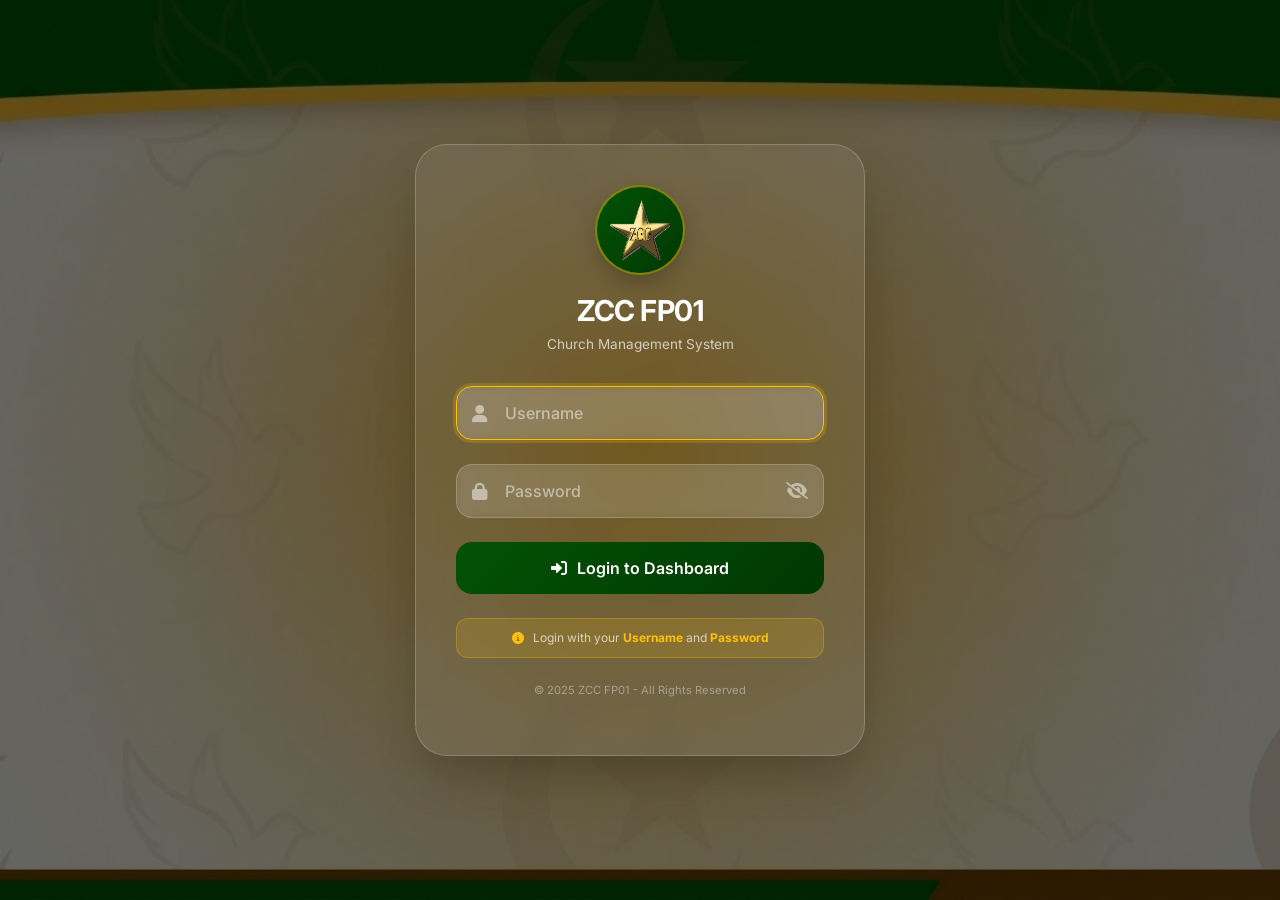
==== home.html @ 86cee204 "Add files via upload" ====
<!DOCTYPE html>
<html lang="en">
<head>
    <meta charset="UTF-8">
    <meta name="viewport" content="width=device-width, initial-scale=1.0, user-scalable=yes">
    <title>Luhlokohla ZCC | Home - Welcome to MyKganya Portal</title>
    
    <!-- Bootstrap 5 CSS -->
    <link href="https://cdn.jsdelivr.net/npm/bootstrap@5.3.0-alpha1/dist/css/bootstrap.min.css" rel="stylesheet">
    <!-- Font Awesome Icons -->
    <link rel="stylesheet" href="https://cdnjs.cloudflare.com/ajax/libs/font-awesome/6.0.0-beta3/css/all.min.css">
    <!-- AOS Animation Library -->
    <link href="https://unpkg.com/aos@2.3.1/dist/aos.css" rel="stylesheet">
    <!-- Custom CSS -->
    <link rel="stylesheet" href="css/home-page.css">
</head>
<body>
<script>
    // ========== AUTHENTICATION CHECK ==========
    // Check if user is logged in before showing page content
    
    function checkAuthAndRedirect() {
        const isLoggedIn = localStorage.getItem('zcc_auth');
        
        if (isLoggedIn !== 'true') {
            // Redirect to login page
            window.location.href = 'index.html';
            return false;
        }
        
        // Optional: Check session expiry (8 hours)
        const loginTime = localStorage.getItem('zcc_login_time');
        if (loginTime) {
            const loginDate = new Date(loginTime);
            const now = new Date();
            const hoursDiff = (now - loginDate) / (1000 * 60 * 60);
            
            if (hoursDiff > 8) {
                // Session expired
                localStorage.removeItem('zcc_auth');
                localStorage.removeItem('zcc_user');
                localStorage.removeItem('zcc_login_time');
                window.location.href = 'index.html';
                return false;
            }
        }
        
        return true;
    }
    
    // Run auth check immediately
    if (!checkAuthAndRedirect()) {
        // Stop further script execution
        throw new Error('Authentication required');
    }
</script>
    <!-- Navigation Bar -->
    <nav class="navbar navbar-expand-lg fixed-top">
        <div class="container">
            <a class="navbar-brand" href="home.html">
                <div class="logo-wrapper">
                    <i class="fas fa-church"></i>
                    <span class="brand-text">Luhlokohla ZCC</span>
                </div>
            </a>
            <button class="navbar-toggler" type="button" data-bs-toggle="collapse" data-bs-target="#navbarMain">
                <span class="navbar-toggler-icon"></span>
            </button>
            <div class="collapse navbar-collapse" id="navbarMain">
                <ul class="navbar-nav ms-auto mb-2 mb-lg-0">
                    <li class="nav-item"><a class="nav-link active" href="home.html"><i class="fas fa-home"></i> Home</a></li>
                    <li class="nav-item"><a class="nav-link" href="pages/register.html"><i class="fas fa-user-plus"></i> Register</a></li>
                    <li class="nav-item"><a class="nav-link" href="pages/visit.html"><i class="fas fa-calendar-check"></i> Visits</a></li>
                    <li class="nav-item"><a class="nav-link" href="pages/update.html"><i class="fas fa-edit"></i> Outcomes</a></li>
                    <li class="nav-item"><a class="nav-link" href="pages/dashboard.html"><i class="fas fa-chart-line"></i> Dashboards</a></li>
                    <li class="nav-item"><a class="nav-link" href="pages/events.html"><i class="fas fa-calendar-alt"></i> Events</a></li>  
                    <li class="nav-item"><a class="nav-link" href="index.html" id="logoutBtn"><i class="fas fa-sign-out-alt"></i> Logout</a></li>               
                </ul>
            </div>
        </div>
    </nav>

    <!-- Hero Section with Background Image -->
    <div class="hero-section" id="homeHero">
        <div class="hero-overlay"></div>
        <div class="container hero-content">
            <div class="hero-text" data-aos="fade-up">
                <h1 class="animate-title">
                    <i class="fas fa-church"></i> Welcome to Luhlokohla ZCC
                </h1>
                <p class="animate-subtitle">A place of worship, fellowship, and spiritual growth. Join us in our mission to spread God's love.</p>
                <div class="hero-buttons">
                    <a href="pages/visit.html" class="btn-hero-primary">
                        <i class="fas fa-calendar-check"></i> Check-In Members Today
                    </a>
                    <a href="pages/register.html" class="btn-hero-secondary">
                        <i class="fas fa-user-plus"></i> Register a New Member
                    </a>
                </div>
            </div>
        </div>
    </div>

    <!-- Statistics Section -->
    <div class="container">
        <div class="stats-section" data-aos="fade-up">
            <div class="stat-card-flashing" id="statTotal">
                <div class="stat-icon">
                    <i class="fas fa-users"></i>
                </div>
                <div class="stat-details">
                    <h3 class="stat-number" id="totalMembers">0</h3>
                    <p class="stat-label">Total Members</p>
                </div>
            </div>
            <div class="stat-card-flashing" id="statActive">
                <div class="stat-icon">
                    <i class="fas fa-user-check"></i>
                </div>
                <div class="stat-details">
                    <h3 class="stat-number" id="activeMembers">0</h3>
                    <p class="stat-label">Active Members</p>
                </div>
            </div>
            <div class="stat-card-flashing" id="statVisits">
                <div class="stat-icon">
                    <i class="fas fa-calendar-week"></i>
                </div>
                <div class="stat-details">
                    <h3 class="stat-number" id="todayVisits">0</h3>
                    <p class="stat-label">Today's Visits</p>
                </div>
            </div>
            <div class="stat-card-flashing" id="statKganya">
                <div class="stat-icon">
                    <i class="fas fa-donate"></i>
                </div>
                <div class="stat-details">
                    <h3 class="stat-number" id="kganyaMembers">0</h3>
                    <p class="stat-label">Kganya Members</p>
                </div>
            </div>
        </div>
    </div>

    <!-- Feature Cards Section -->
    <div class="container">
        <div class="section-header" data-aos="fade-up">
            <h2><i class="fas fa-star-of-life"></i> Church Services & Features</h2>
            <p>Explore the various ministries and services offered at Kganya Church</p>
        </div>
        
        <div class="features-grid">
            <div class="feature-card flashing-card" data-aos="fade-up" data-aos-delay="100">
                <div class="card-icon">
                    <i class="fas fa-praying-hands"></i>
                </div>
                <h3>Sunday Service</h3>
                <p>Join us every Sunday at 9:00 AM for worship, prayer, and the Word of God.</p>
                <div class="card-time">
                    <i class="fas fa-clock"></i> Sundays 9:00 AM
                </div>
            </div>

            <div class="feature-card flashing-card" data-aos="fade-up" data-aos-delay="200">
                <div class="card-icon">
                    <i class="fas fa-chalkboard-user"></i>
                </div>
                <h3>Bible Study</h3>
                <p>Deepen your understanding of Scripture every Wednesday at 6:30 PM.</p>
                <div class="card-time">
                    <i class="fas fa-clock"></i> Wednesdays 6:30 PM
                </div>
            </div>

            <div class="feature-card flashing-card" data-aos="fade-up" data-aos-delay="300">
                <div class="card-icon">
                    <i class="fas fa-music"></i>
                </div>
                <h3>Choir Practice</h3>
                <p>Join our heavenly choir for practice every Friday at 5:00 PM.</p>
                <div class="card-time">
                    <i class="fas fa-clock"></i> Fridays 5:00 PM
                </div>
            </div>

            <div class="feature-card flashing-card" data-aos="fade-up" data-aos-delay="400">
                <div class="card-icon">
                    <i class="fas fa-hand-holding-heart"></i>
                </div>
                <h3>Youth Ministry</h3>
                <p>Empowering the next generation through fellowship and mentorship.</p>
                <div class="card-time">
                    <i class="fas fa-clock"></i> Saturdays 2:00 PM
                </div>
            </div>

            <div class="feature-card flashing-card" data-aos="fade-up" data-aos-delay="500">
                <div class="card-icon">
                    <i class="fas fa-people-arrows"></i>
                </div>
                <h3>Women's Fellowship</h3>
                <p>A supportive community for women to grow in faith together.</p>
                <div class="card-time">
                    <i class="fas fa-clock"></i> Tuesdays 10:00 AM
                </div>
            </div>

            <div class="feature-card flashing-card" data-aos="fade-up" data-aos-delay="600">
                <div class="card-icon">
                    <i class="fas fa-male"></i>
                </div>
                <h3>Men's Fellowship</h3>
                <p>Building strong men of God through accountability and prayer.</p>
                <div class="card-time">
                    <i class="fas fa-clock"></i> Thursdays 7:00 PM
                </div>
            </div>
        </div>
    </div>

    <!-- Quick Actions Section -->
    <div class="quick-actions">
        <div class="container">
            <div class="section-header" data-aos="fade-up">
                <h2><i class="fas fa-bolt"></i> Quick Actions</h2>
                <p>Manage church members and attendance with just a click</p>
            </div>
            <div class="actions-grid">
                <a href="pages/register.html" class="action-card" data-aos="zoom-in" data-aos-delay="100">
                    <i class="fas fa-user-plus"></i>
                    <h4>Register Member</h4>
                    <p>Add a new member to the church database</p>
                </a>
                <a href="pages/visit.html" class="action-card" data-aos="zoom-in" data-aos-delay="200">
                    <i class="fas fa-calendar-check"></i>
                    <h4>Check-In Member</h4>
                    <p>Record attendance for services and events</p>
                </a>
                <a href="pages/update.html" class="action-card" data-aos="zoom-in" data-aos-delay="400">
                    <i class="fas fa-edit"></i>
                    <h4>Update Status</h4>
                    <p>Update member status and history</p>
                </a>
            </div>
        </div>
    </div>

    <!-- Upcoming Events Section -->
    <div class="container">
        <div class="section-header" data-aos="fade-up">
            <h2><i class="fas fa-calendar-alt"></i> Upcoming Events</h2>
            <p>Don't miss out on these important church events</p>
        </div>
        <div class="events-grid">
            <div class="event-card" data-aos="fade-right">
                <div class="event-date">
                    <span class="event-day">15</span>
                    <span class="event-month">MAR</span>
                </div>
                <div class="event-details">
                    <h4>Annual Church Conference</h4>
                    <p><i class="fas fa-map-marker-alt"></i> Main Sanctuary</p>
                    <p><i class="fas fa-clock"></i> 9:00 AM - 4:00 PM</p>
                </div>
                <div class="event-status">Upcoming</div>
            </div>
            <div class="event-card" data-aos="fade-left">
                <div class="event-date">
                    <span class="event-day">22</span>
                    <span class="event-month">MAR</span>
                </div>
                <div class="event-details">
                    <h4>Youth Revival Night</h4>
                    <p><i class="fas fa-map-marker-alt"></i> Youth Center</p>
                    <p><i class="fas fa-clock"></i> 6:00 PM - 10:00 PM</p>
                </div>
                <div class="event-status">Upcoming</div>
            </div>
            <div class="event-card" data-aos="fade-right">
                <div class="event-date">
                    <span class="event-day">29</span>
                    <span class="event-month">MAR</span>
                </div>
                <div class="event-details">
                    <h4>Women's Prayer Breakfast</h4>
                    <p><i class="fas fa-map-marker-alt"></i> Fellowship Hall</p>
                    <p><i class="fas fa-clock"></i> 8:00 AM - 12:00 PM</p>
                </div>
                <div class="event-status">Upcoming</div>
            </div>
        </div>
    </div>

    <!-- Footer -->
    <footer>
        <div class="container">
            <div class="footer-content">
                <div class="footer-section">
                    <i class="fas fa-heart"></i> Luhlokohla ZCC Church Management System
                </div>
                <div class="footer-section">
                    <span id="currentYear"></span> &copy; All Rights Reserved
                </div>
            </div>
        </div>
    </footer>

    <!-- Scripts -->
    <script src="https://cdn.jsdelivr.net/npm/bootstrap@5.3.0-alpha1/dist/js/bootstrap.bundle.min.js"></script>
    <script src="https://unpkg.com/aos@2.3.1/dist/aos.js"></script>
    <script src="js/api-client.js"></script>
    <script src="js/home-page.js"></script>
    <script>
        // Logout functionality
        const logoutBtn = document.getElementById('logoutBtn');
        if (logoutBtn) {
            logoutBtn.addEventListener('click', function(e) {
                e.preventDefault();
                localStorage.removeItem('zcc_auth');
                localStorage.removeItem('zcc_user');
                localStorage.removeItem('zcc_login_time');
                window.location.href = 'index.html';
            });
        }
    </script>
</body>
</html>
---- css/home-page.css ----
/* ========== HOME PAGE STYLES ========== */
:root {
    --primary-green: #025205;
    --primary-dark: #013803;
    --primary-light: #2e7d32;
    --accent-gold: #ffc107;
    --accent-gold-light: #ffd966;
    --text-dark: #1a2e1a;
    --text-gray: #6c757d;
    --bg-light: #f8f9fa;
    --bg-white: #ffffff;
    --shadow-sm: 0 4px 12px rgba(0, 0, 0, 0.08);
    --shadow-md: 0 8px 24px rgba(0, 0, 0, 0.12);
    --shadow-lg: 0 16px 32px rgba(0, 0, 0, 0.16);
    --border-radius: 16px;
    --transition: all 0.3s ease;
}

* {
    margin: 0;
    padding: 0;
    box-sizing: border-box;
}

body {
    font-family: 'Inter', 'Segoe UI', sans-serif;
    background: linear-gradient(135deg, #f5f7f5 0%, #e8ede8 100%);
    color: var(--text-dark);
    padding-top: 76px;
}

/* ========== NAVBAR STYLES ========== */
.navbar {
    background: linear-gradient(135deg, var(--primary-green), var(--primary-dark));
    box-shadow: var(--shadow-md);
    padding: 0.8rem 0;
}

.navbar-brand {
    display: flex;
    align-items: center;
}

.logo-wrapper {
    display: flex;
    align-items: center;
    gap: 12px;
}

.logo-wrapper i {
    font-size: 2rem;
    color: var(--accent-gold);
    filter: drop-shadow(0 2px 4px rgba(0,0,0,0.2));
}

.brand-text {
    font-size: 1.5rem;
    font-weight: 700;
    color: white;
    letter-spacing: -0.5px;
}

.nav-link {
    color: rgba(255, 255, 255, 0.9) !important;
    font-weight: 500;
    padding: 0.5rem 1rem !important;
    border-radius: 30px;
    transition: var(--transition);
    margin: 0 4px;
}

.nav-link i {
    margin-right: 8px;
}

.nav-link:hover, .nav-link.active {
    background: rgba(255, 255, 255, 0.2);
    color: white !important;
    transform: translateY(-2px);
}

/* ========== HERO SECTION WITH BACKGROUND ========== */
.hero-section {
    position: relative;
    min-height: 80vh;
    background-image: url('https://images.unsplash.com/photo-1438032005730-c779502df39b?q=80&w=2070&auto=format');
    background-size: cover;
    background-position: center;
    background-attachment: fixed;
    display: flex;
    align-items: center;
    justify-content: center;
    overflow: hidden;
}

.hero-overlay {
    position: absolute;
    top: 0;
    left: 0;
    right: 0;
    bottom: 0;
    background: linear-gradient(135deg, rgba(2, 82, 5, 0.85), rgba(1, 56, 3, 0.9));
    z-index: 1;
}

.hero-content {
    position: relative;
    z-index: 2;
    text-align: center;
    color: white;
    padding: 4rem 0;
}

.hero-text h1 {
    font-size: 3.5rem;
    font-weight: 800;
    margin-bottom: 1.5rem;
    text-shadow: 2px 2px 4px rgba(0,0,0,0.2);
}

.hero-text p {
    font-size: 1.3rem;
    max-width: 700px;
    margin: 0 auto 2rem auto;
    opacity: 0.95;
}

.hero-buttons {
    display: flex;
    gap: 1rem;
    justify-content: center;
    flex-wrap: wrap;
}

.btn-hero-primary, .btn-hero-secondary {
    padding: 12px 32px;
    border-radius: 50px;
    font-weight: 600;
    text-decoration: none;
    transition: var(--transition);
    display: inline-flex;
    align-items: center;
    gap: 10px;
}

.btn-hero-primary {
    background: var(--accent-gold);
    color: var(--primary-dark);
    border: 2px solid var(--accent-gold);
}

.btn-hero-primary:hover {
    background: transparent;
    color: var(--accent-gold);
    transform: translateY(-3px);
    box-shadow: 0 10px 25px rgba(0,0,0,0.2);
}

.btn-hero-secondary {
    background: transparent;
    color: white;
    border: 2px solid white;
}

.btn-hero-secondary:hover {
    background: white;
    color: var(--primary-green);
    transform: translateY(-3px);
    box-shadow: 0 10px 25px rgba(0,0,0,0.2);
}

/* ========== STATISTICS SECTION ========== */
.stats-section {
    display: grid;
    grid-template-columns: repeat(auto-fit, minmax(240px, 1fr));
    gap: 1.5rem;
    margin: -3rem auto 2rem auto;
    position: relative;
    z-index: 3;
    padding: 0 1rem;
}

.stat-card-flashing {
    background: var(--bg-white);
    border-radius: var(--border-radius);
    padding: 1.5rem;
    display: flex;
    align-items: center;
    gap: 1rem;
    box-shadow: var(--shadow-md);
    transition: var(--transition);
    animation: flashBorder 2s ease-in-out infinite;
}

@keyframes flashBorder {
    0%, 100% {
        box-shadow: 0 4px 12px rgba(2, 82, 5, 0.1);
        border-left: 4px solid var(--primary-green);
    }
    50% {
        box-shadow: 0 8px 24px rgba(2, 82, 5, 0.3);
        border-left: 4px solid var(--accent-gold);
    }
}

.stat-card-flashing:hover {
    transform: translateY(-5px);
    box-shadow: var(--shadow-lg);
}

.stat-icon {
    width: 60px;
    height: 60px;
    background: linear-gradient(135deg, var(--primary-green), var(--primary-dark));
    border-radius: 50%;
    display: flex;
    align-items: center;
    justify-content: center;
    color: white;
    font-size: 1.8rem;
}

.stat-details {
    flex: 1;
}

.stat-number {
    font-size: 2rem;
    font-weight: 700;
    color: var(--primary-dark);
    margin: 0;
    line-height: 1.2;
}

.stat-label {
    color: var(--text-gray);
    margin: 0;
    font-size: 0.9rem;
}

/* ========== SECTION HEADER ========== */
.section-header {
    text-align: center;
    margin: 3rem 0 2rem 0;
}

.section-header h2 {
    font-size: 2.2rem;
    font-weight: 700;
    color: var(--primary-dark);
    margin-bottom: 0.5rem;
}

.section-header h2 i {
    color: var(--accent-gold);
    margin-right: 10px;
}

.section-header p {
    color: var(--text-gray);
    font-size: 1.1rem;
}

/* ========== FEATURE CARDS ========== */
.features-grid {
    display: grid;
    grid-template-columns: repeat(auto-fit, minmax(320px, 1fr));
    gap: 2rem;
    margin-bottom: 3rem;
}

.feature-card {
    background: var(--bg-white);
    border-radius: var(--border-radius);
    padding: 2rem;
    text-align: center;
    transition: var(--transition);
    box-shadow: var(--shadow-sm);
    position: relative;
    overflow: hidden;
}

.flashing-card {
    animation: glowPulse 2s ease-in-out infinite;
}

@keyframes glowPulse {
    0%, 100% {
        box-shadow: 0 4px 12px rgba(2, 82, 5, 0.1);
        transform: scale(1);
    }
    50% {
        box-shadow: 0 8px 28px rgba(2, 82, 5, 0.25);
        transform: scale(1.02);
    }
}

.feature-card:hover {
    transform: translateY(-8px);
    box-shadow: var(--shadow-lg);
}

.card-icon {
    width: 80px;
    height: 80px;
    background: linear-gradient(135deg, var(--primary-green), var(--primary-light));
    border-radius: 50%;
    display: flex;
    align-items: center;
    justify-content: center;
    margin: 0 auto 1.5rem auto;
    color: white;
    font-size: 2rem;
}

.feature-card h3 {
    font-size: 1.5rem;
    font-weight: 600;
    margin-bottom: 1rem;
    color: var(--primary-dark);
}

.feature-card p {
    color: var(--text-gray);
    line-height: 1.6;
    margin-bottom: 1rem;
}

.card-time {
    background: #f0f7f0;
    padding: 0.5rem 1rem;
    border-radius: 30px;
    display: inline-block;
    font-size: 0.85rem;
    color: var(--primary-green);
    font-weight: 600;
}

.card-time i {
    margin-right: 5px;
}

/* ========== QUICK ACTIONS SECTION ========== */
.quick-actions {
    background: linear-gradient(135deg, var(--primary-green), var(--primary-dark));
    padding: 3rem 0;
    margin: 3rem 0;
}

.quick-actions .section-header h2,
.quick-actions .section-header p {
    color: white;
}

.actions-grid {
    display: grid;
    grid-template-columns: repeat(auto-fit, minmax(240px, 1fr));
    gap: 1.5rem;
    margin-top: 2rem;
}

.action-card {
    background: rgba(255, 255, 255, 0.1);
    backdrop-filter: blur(10px);
    border-radius: var(--border-radius);
    padding: 2rem;
    text-align: center;
    text-decoration: none;
    transition: var(--transition);
    border: 1px solid rgba(255, 255, 255, 0.2);
}

.action-card:hover {
    background: rgba(255, 255, 255, 0.2);
    transform: translateY(-5px);
}

.action-card i {
    font-size: 2.5rem;
    color: var(--accent-gold);
    margin-bottom: 1rem;
}

.action-card h4 {
    color: white;
    font-size: 1.3rem;
    margin-bottom: 0.5rem;
}

.action-card p {
    color: rgba(255, 255, 255, 0.8);
    font-size: 0.9rem;
}

/* ========== EVENTS SECTION ========== */
.events-grid {
    display: flex;
    flex-direction: column;
    gap: 1rem;
    margin-bottom: 3rem;
}

.event-card {
    background: var(--bg-white);
    border-radius: var(--border-radius);
    padding: 1.5rem;
    display: flex;
    align-items: center;
    gap: 1.5rem;
    transition: var(--transition);
    box-shadow: var(--shadow-sm);
    flex-wrap: wrap;
}

.event-card:hover {
    transform: translateX(10px);
    box-shadow: var(--shadow-md);
}

.event-date {
    text-align: center;
    background: linear-gradient(135deg, var(--primary-green), var(--primary-dark));
    padding: 1rem;
    border-radius: 12px;
    min-width: 80px;
    color: white;
}

.event-day {
    font-size: 2rem;
    font-weight: 700;
    display: block;
    line-height: 1;
}

.event-month {
    font-size: 0.9rem;
    text-transform: uppercase;
}

.event-details {
    flex: 1;
}

.event-details h4 {
    font-size: 1.2rem;
    font-weight: 600;
    margin-bottom: 0.5rem;
    color: var(--primary-dark);
}

.event-details p {
    color: var(--text-gray);
    margin: 0;
    font-size: 0.9rem;
}

.event-details p i {
    margin-right: 5px;
    color: var(--primary-green);
}

.event-status {
    background: #d4edda;
    color: #155724;
    padding: 0.3rem 1rem;
    border-radius: 20px;
    font-size: 0.8rem;
    font-weight: 600;
}

/* ========== FOOTER ========== */
footer {
    background: var(--primary-dark);
    color: rgba(255, 255, 255, 0.8);
    padding: 1.5rem 0;
    margin-top: 2rem;
}

.footer-content {
    text-align: center;
    display: flex;
    justify-content: space-between;
    align-items: center;
    flex-wrap: wrap;
    gap: 1rem;
}

.footer-section i {
    color: var(--accent-gold);
    margin-right: 6px;
}

/* ========== ANIMATIONS ========== */
@keyframes fadeInUp {
    from {
        opacity: 0;
        transform: translateY(30px);
    }
    to {
        opacity: 1;
        transform: translateY(0);
    }
}

.animate-title {
    animation: fadeInUp 0.8s ease-out;
}

.animate-subtitle {
    animation: fadeInUp 0.8s ease-out 0.2s both;
}

/* ========== RESPONSIVE DESIGN ========== */
@media (max-width: 768px) {
    body {
        padding-top: 60px;
    }
    
    .hero-text h1 {
        font-size: 2rem;
    }
    
    .hero-text p {
        font-size: 1rem;
    }
    
    .stats-section {
        margin-top: -2rem;
        grid-template-columns: 1fr;
    }
    
    .section-header h2 {
        font-size: 1.5rem;
    }
    
    .features-grid {
        grid-template-columns: 1fr;
        padding: 0 1rem;
    }
    
    .actions-grid {
        grid-template-columns: 1fr;
        padding: 0 1rem;
    }
    
    .event-card {
        flex-direction: column;
        text-align: center;
    }
    
    .footer-content {
        flex-direction: column;
        text-align: center;
    }
}

@media (max-width: 576px) {
    .hero-buttons {
        flex-direction: column;
        align-items: center;
    }
    
    .btn-hero-primary, .btn-hero-secondary {
        width: 100%;
        justify-content: center;
    }
}
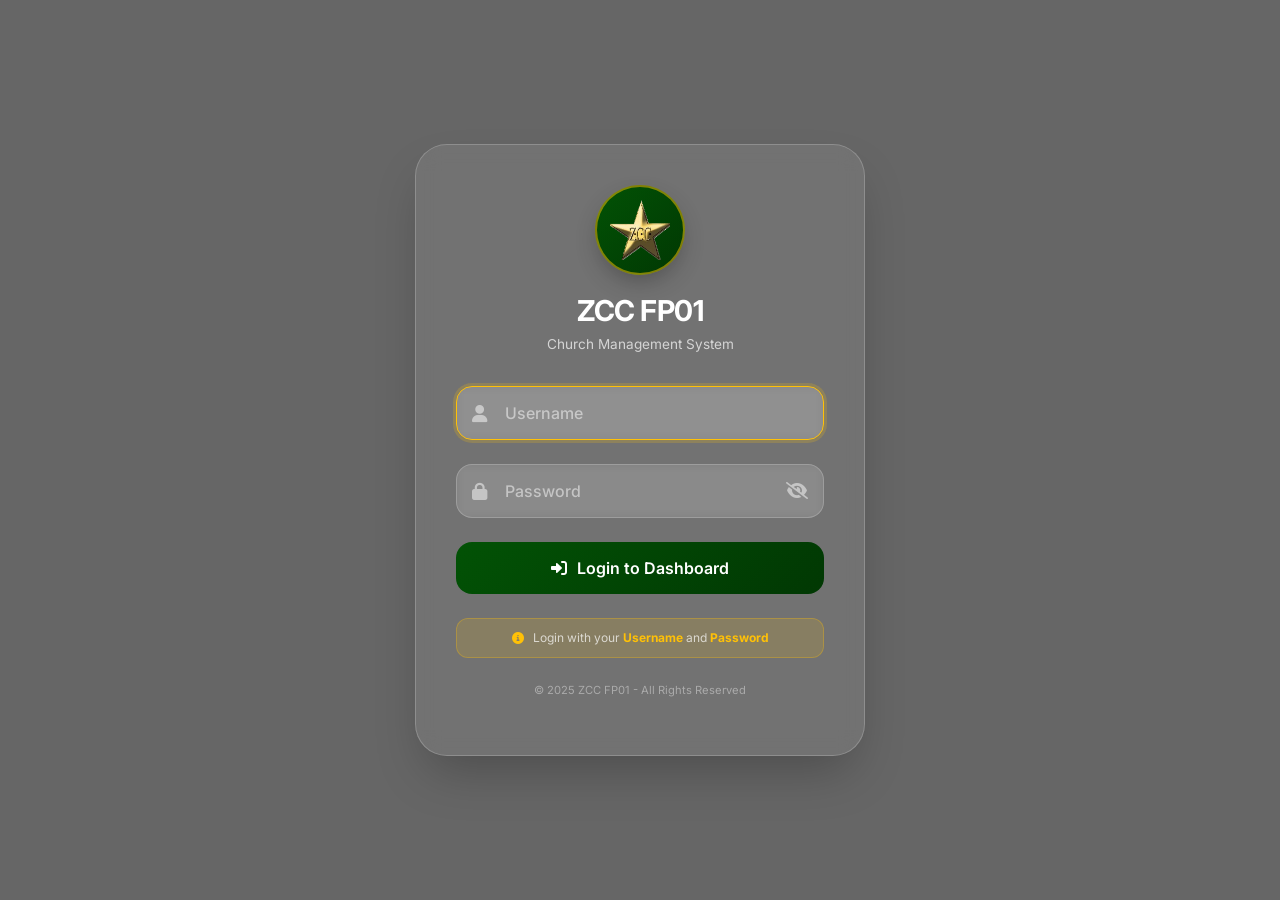
==== commit 09653019: "Update: Fixed events page and check-in functionality - Added event creation - Fixed member search - " ====
--- a/home.html
+++ b/home.html
@@ -309,8 +309,17 @@
     <!-- Scripts -->
     <script src="https://cdn.jsdelivr.net/npm/bootstrap@5.3.0-alpha1/dist/js/bootstrap.bundle.min.js"></script>
     <script src="https://unpkg.com/aos@2.3.1/dist/aos.js"></script>
-    <script src="js/api-client.js"></script>
-    <script src="js/home-page.js"></script>
+<!-- First: config.js (declares variables) -->
+<script src="config.js"></script>
+
+<!-- Second: api-client.js (uses the variables) -->
+<script src="js/api-client.js"></script>
+
+<!-- Third: your page scripts -->
+<script src="js/home-page.js"></script>
+<!-- Scripts -->
+<script src="https://cdn.jsdelivr.net/npm/bootstrap@5.3.0-alpha1/dist/js/bootstrap.bundle.min.js"></script>
+
     <script>
         // Logout functionality
         const logoutBtn = document.getElementById('logoutBtn');
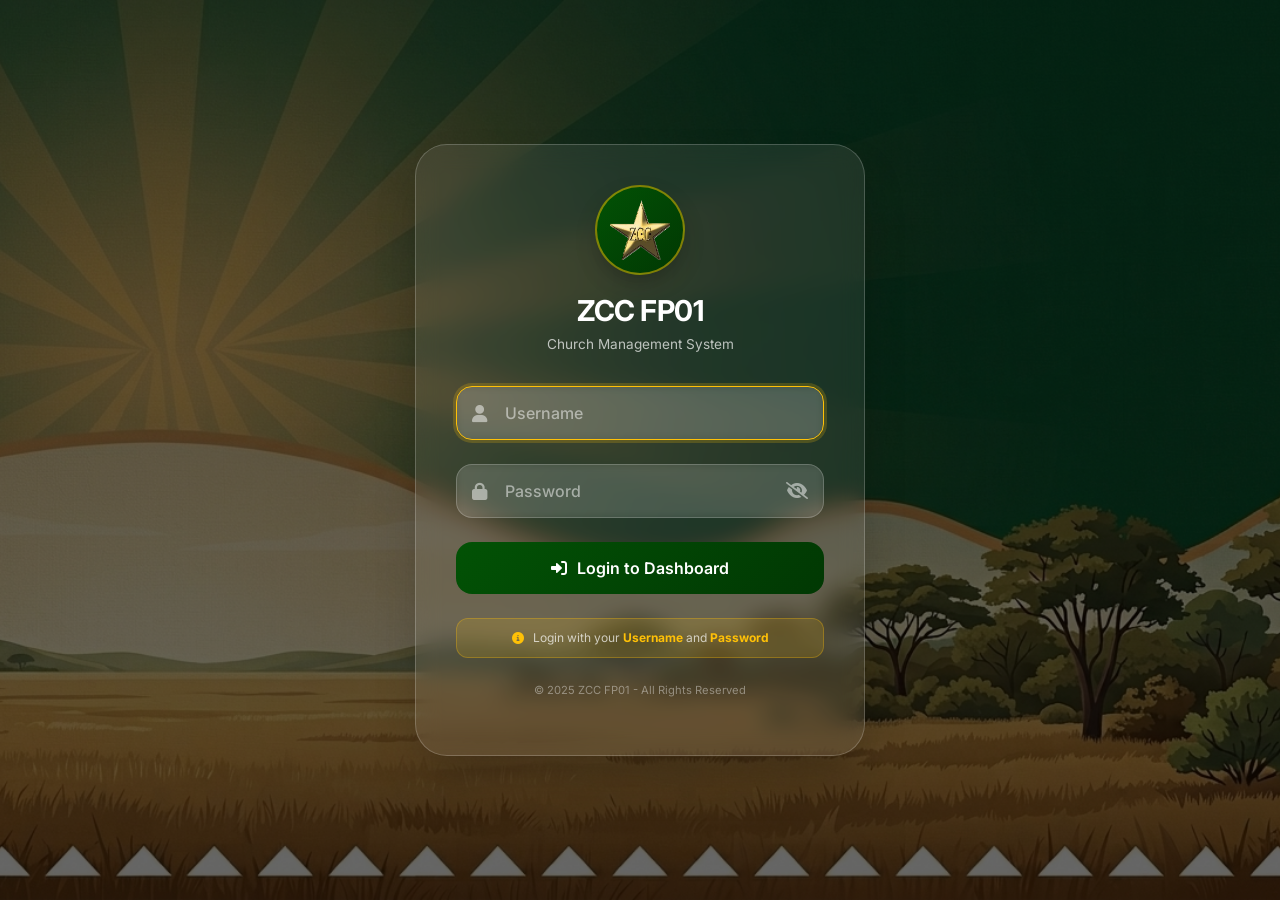
==== commit 0c2bb478: "Add files via upload" ====
--- a/home.html
+++ b/home.html
@@ -309,13 +309,8 @@
     <!-- Scripts -->
     <script src="https://cdn.jsdelivr.net/npm/bootstrap@5.3.0-alpha1/dist/js/bootstrap.bundle.min.js"></script>
     <script src="https://unpkg.com/aos@2.3.1/dist/aos.js"></script>
-<!-- First: config.js (declares variables) -->
-<script src="config.js"></script>
-
-<!-- Second: api-client.js (uses the variables) -->
+<script src="config.public.js"></script>
 <script src="js/api-client.js"></script>
-
-<!-- Third: your page scripts -->
 <script src="js/home-page.js"></script>
 <!-- Scripts -->
 <script src="https://cdn.jsdelivr.net/npm/bootstrap@5.3.0-alpha1/dist/js/bootstrap.bundle.min.js"></script>
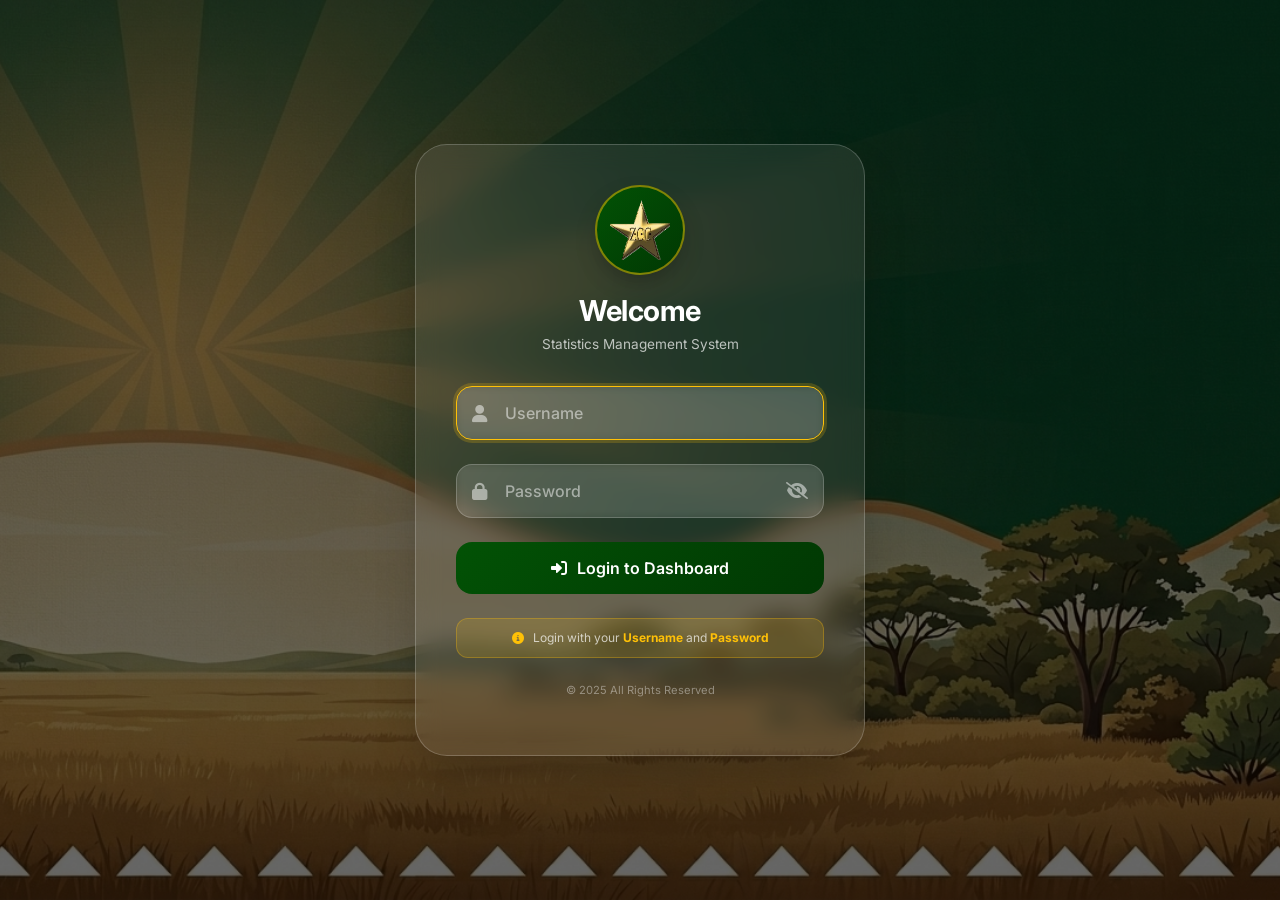
==== commit 51983177: "Add files via upload" ====
--- a/home.html
+++ b/home.html
@@ -3,7 +3,7 @@
 <head>
     <meta charset="UTF-8">
     <meta name="viewport" content="width=device-width, initial-scale=1.0, user-scalable=yes">
-    <title>Luhlokohla ZCC | Home - Welcome to MyKganya Portal</title>
+    <title> Home </title>
     
     <!-- Bootstrap 5 CSS -->
     <link href="https://cdn.jsdelivr.net/npm/bootstrap@5.3.0-alpha1/dist/css/bootstrap.min.css" rel="stylesheet">
@@ -16,19 +16,27 @@
 </head>
 <body>
 <script>
-    // ========== AUTHENTICATION CHECK ==========
-    // Check if user is logged in before showing page content
+    // ========== AUTHENTICATION CHECK WITH FORCE RELOG ==========
+    
+    // Version number - increment this when you want to force all users to re-login
+    const SESSION_VERSION = 2;  // Change to 3, 4, etc. when you need to force re-login
     
     function checkAuthAndRedirect() {
         const isLoggedIn = localStorage.getItem('zcc_auth');
+        const storedVersion = localStorage.getItem('zcc_session_version');
+        
+        // FORCE RE-LOGIN: Check if session version matches
+        if (storedVersion !== String(SESSION_VERSION)) {
+            console.log('Session version mismatch. Forcing re-login...');
+            forceLogout();
+            return false;
+        }
         
         if (isLoggedIn !== 'true') {
-            // Redirect to login page
             window.location.href = 'index.html';
             return false;
         }
         
-        // Optional: Check session expiry (8 hours)
         const loginTime = localStorage.getItem('zcc_login_time');
         if (loginTime) {
             const loginDate = new Date(loginTime);
@@ -36,11 +44,7 @@
             const hoursDiff = (now - loginDate) / (1000 * 60 * 60);
             
             if (hoursDiff > 8) {
-                // Session expired
-                localStorage.removeItem('zcc_auth');
-                localStorage.removeItem('zcc_user');
-                localStorage.removeItem('zcc_login_time');
-                window.location.href = 'index.html';
+                forceLogout();
                 return false;
             }
         }
@@ -48,33 +52,53 @@
         return true;
     }
     
-    // Run auth check immediately
+    function forceLogout() {
+        // Clear all session-related data
+        localStorage.removeItem('zcc_session_token');
+        localStorage.removeItem('zcc_auth');
+        localStorage.removeItem('zcc_user');
+        localStorage.removeItem('zcc_role');
+        localStorage.removeItem('zcc_login_time');
+        localStorage.removeItem('zcc_session_version');
+        
+        // Optional: Clear cached data
+        localStorage.removeItem('zcc_members');
+        localStorage.removeItem('zcc_events');
+        localStorage.removeItem('zcc_payments');
+        
+        window.location.href = 'index.html';
+    }
+    
     if (!checkAuthAndRedirect()) {
-        // Stop further script execution
         throw new Error('Authentication required');
     }
 </script>
+
+
     <!-- Navigation Bar -->
     <nav class="navbar navbar-expand-lg fixed-top">
         <div class="container">
-            <a class="navbar-brand" href="home.html">
+            <a class="navbar-brand" href="../index.html">
                 <div class="logo-wrapper">
-                    <i class="fas fa-church"></i>
-                    <span class="brand-text">Luhlokohla ZCC</span>
+                    <div class="church-icon">
+                        <img src="../images/emblem.png" class="church-emblem" alt="Church Emblem">
+                    </div>
+                    <span class="brand-text"> Statistics</span>
                 </div>
             </a>
             <button class="navbar-toggler" type="button" data-bs-toggle="collapse" data-bs-target="#navbarMain">
                 <span class="navbar-toggler-icon"></span>
             </button>
             <div class="collapse navbar-collapse" id="navbarMain">
-                <ul class="navbar-nav ms-auto mb-2 mb-lg-0">
+                <ul class="navbar-nav ms-auto mb-2 mb-lg-0">                    
                     <li class="nav-item"><a class="nav-link active" href="home.html"><i class="fas fa-home"></i> Home</a></li>
                     <li class="nav-item"><a class="nav-link" href="pages/register.html"><i class="fas fa-user-plus"></i> Register</a></li>
                     <li class="nav-item"><a class="nav-link" href="pages/visit.html"><i class="fas fa-calendar-check"></i> Visits</a></li>
                     <li class="nav-item"><a class="nav-link" href="pages/update.html"><i class="fas fa-edit"></i> Outcomes</a></li>
                     <li class="nav-item"><a class="nav-link" href="pages/dashboard.html"><i class="fas fa-chart-line"></i> Dashboards</a></li>
                     <li class="nav-item"><a class="nav-link" href="pages/events.html"><i class="fas fa-calendar-alt"></i> Events</a></li>  
-                    <li class="nav-item"><a class="nav-link" href="index.html" id="logoutBtn"><i class="fas fa-sign-out-alt"></i> Logout</a></li>               
+                    <li class="nav-item"><a class="nav-link" href="pages/payments.html"><i class="fas fa-money-bill-wave"></i> Payments</a></li>
+                    <li class="nav-item"><a class="nav-link" href="index.html" id="logoutBtn"><i class="fas fa-sign-out-alt"></i> Logout</a></li>   
                 </ul>
             </div>
         </div>
@@ -86,7 +110,7 @@
         <div class="container hero-content">
             <div class="hero-text" data-aos="fade-up">
                 <h1 class="animate-title">
-                    <i class="fas fa-church"></i> Welcome to Luhlokohla ZCC
+                    <i class="fas fa-church"></i> Welcome to the statistics management system
                 </h1>
                 <p class="animate-subtitle">A place of worship, fellowship, and spiritual growth. Join us in our mission to spread God's love.</p>
                 <div class="hero-buttons">
@@ -162,17 +186,6 @@
                 </div>
             </div>
 
-            <div class="feature-card flashing-card" data-aos="fade-up" data-aos-delay="200">
-                <div class="card-icon">
-                    <i class="fas fa-chalkboard-user"></i>
-                </div>
-                <h3>Bible Study</h3>
-                <p>Deepen your understanding of Scripture every Wednesday at 6:30 PM.</p>
-                <div class="card-time">
-                    <i class="fas fa-clock"></i> Wednesdays 6:30 PM
-                </div>
-            </div>
-
             <div class="feature-card flashing-card" data-aos="fade-up" data-aos-delay="300">
                 <div class="card-icon">
                     <i class="fas fa-music"></i>
@@ -184,34 +197,13 @@
                 </div>
             </div>
 
-            <div class="feature-card flashing-card" data-aos="fade-up" data-aos-delay="400">
-                <div class="card-icon">
-                    <i class="fas fa-hand-holding-heart"></i>
-                </div>
-                <h3>Youth Ministry</h3>
-                <p>Empowering the next generation through fellowship and mentorship.</p>
-                <div class="card-time">
-                    <i class="fas fa-clock"></i> Saturdays 2:00 PM
-                </div>
-            </div>
-
-            <div class="feature-card flashing-card" data-aos="fade-up" data-aos-delay="500">
-                <div class="card-icon">
-                    <i class="fas fa-people-arrows"></i>
-                </div>
-                <h3>Women's Fellowship</h3>
-                <p>A supportive community for women to grow in faith together.</p>
-                <div class="card-time">
-                    <i class="fas fa-clock"></i> Tuesdays 10:00 AM
-                </div>
-            </div>
 
             <div class="feature-card flashing-card" data-aos="fade-up" data-aos-delay="600">
                 <div class="card-icon">
                     <i class="fas fa-male"></i>
                 </div>
-                <h3>Men's Fellowship</h3>
-                <p>Building strong men of God through accountability and prayer.</p>
+                <h3>Meetings</h3>
+                <p>Updates pretaining to church matters.</p>
                 <div class="card-time">
                     <i class="fas fa-clock"></i> Thursdays 7:00 PM
                 </div>
@@ -297,7 +289,7 @@
         <div class="container">
             <div class="footer-content">
                 <div class="footer-section">
-                    <i class="fas fa-heart"></i> Luhlokohla ZCC Church Management System
+                    <i class="fas fa-heart"></i> Management System
                 </div>
                 <div class="footer-section">
                     <span id="currentYear"></span> &copy; All Rights Reserved
--- a/css/home-page.css
+++ b/css/home-page.css
@@ -4,7 +4,8 @@
     --primary-dark: #013803;
     --primary-light: #2e7d32;
     --accent-gold: #ffc107;
-    --accent-gold-light: #ffd966;
+    --danger-red: #dc3545;
+    --danger-dark: #b02a37;
     --text-dark: #1a2e1a;
     --text-gray: #6c757d;
     --bg-light: #f8f9fa;
@@ -22,23 +23,141 @@
     box-sizing: border-box;
 }
 
+html {
+    height: 100%;
+}
+
 body {
-    font-family: 'Inter', 'Segoe UI', sans-serif;
-    background: linear-gradient(135deg, #f5f7f5 0%, #e8ede8 100%);
-    color: var(--text-dark);
-    padding-top: 76px;
-}
-
-/* ========== NAVBAR STYLES ========== */
+    background: url('../images/kganya.png') no-repeat center center fixed;
+    background-size: cover;
+    position: relative;
+    font-family: 'Inter', 'Segoe UI', system-ui, -apple-system, 'Roboto', sans-serif;
+    line-height: 1.5;
+    padding-top: 56px;
+    min-height: 100vh;
+    display: flex;
+    flex-direction: column;
+}
+
+/* Dark overlay for better readability */
+body::before {
+    content: '';
+    position: fixed;
+    top: 0;
+    left: 0;
+    width: 100%;
+    height: 100%;
+    background: rgba(0, 0, 0, 0.6);
+    z-index: -1;
+}
+
+
+/* Logo Section */
+.logo-section {
+    text-align: center;
+    margin-bottom: 2rem;
+}
+
+.church-icon {
+    width: 90px;
+    height: 90px;
+    background: linear-gradient(135deg, #025205, #013803);
+    border-radius: 50%;
+    display: flex;
+    align-items: center;
+    justify-content: center;
+    margin: 0 auto 1.2rem;
+    box-shadow: 0 10px 25px -5px rgba(0, 0, 0, 0.3);
+    border: 2px solid rgba(255, 193, 7, 0.5);
+    overflow: hidden;
+}
+
+.church-emblem {
+    width: 70%;
+    height: 70%;
+    object-fit: contain;
+}
+
+.logo-section h1 {
+    font-size: 1.8rem;
+    font-weight: 700;
+    color: white;
+    margin-bottom: 0.35rem;
+    letter-spacing: -0.5px;
+}
+
+.logo-section p {
+    color: rgba(255, 255, 255, 0.7);
+    font-size: 0.85rem;
+}
+
+/* ========== NAVBAR STYLES WITH GLASS EFFECT ========== */
 .navbar {
-    background: linear-gradient(135deg, var(--primary-green), var(--primary-dark));
+    background: linear-gradient(135deg, 
+        rgba(2, 82, 5, 0.85), 
+        rgba(1, 56, 3, 0.9));
+    backdrop-filter: blur(16px);
+    -webkit-backdrop-filter: blur(16px);
+    padding: 0.4rem 2rem;
     box-shadow: var(--shadow-md);
-    padding: 0.8rem 0;
+    position: fixed;
+    top: 0;
+    left: 0;
+    right: 0;
+    z-index: 1030;
+    width: 100%;
+}
+
+/* Gold bottom border line */
+.navbar::after {
+    content: '';
+    position: absolute;
+    bottom: 0;
+    left: 0;
+    right: 0;
+    height: 2px;
+    background: linear-gradient(90deg, 
+        transparent, 
+        rgba(255, 215, 0, 0.5), 
+        rgba(255, 215, 0, 0.9), 
+        rgba(255, 215, 0, 0.5), 
+        transparent);
+    pointer-events: none;
+}
+
+/* Glass shine effect */
+.navbar::before {
+    content: '';
+    position: absolute;
+    top: -50%;
+    left: -60%;
+    width: 200%;
+    height: 200%;
+    background: linear-gradient(115deg, 
+        transparent 30%, 
+        rgba(255, 255, 255, 0.08) 45%, 
+        rgba(255, 255, 255, 0.12) 50%, 
+        rgba(255, 255, 255, 0.08) 55%, 
+        transparent 70%);
+    transform: rotate(25deg);
+    pointer-events: none;
+    animation: glassShine 8s infinite;
+}
+
+/* Shine animation */
+@keyframes glassShine {
+    0% {
+        transform: translateX(-100%) rotate(25deg);
+    }
+    20%, 100% {
+        transform: translateX(100%) rotate(25deg);
+    }
 }
 
 .navbar-brand {
     display: flex;
     align-items: center;
+    text-decoration: none;
 }
 
 .logo-wrapper {
@@ -47,36 +166,121 @@
     gap: 12px;
 }
 
-.logo-wrapper i {
-    font-size: 2rem;
-    color: var(--accent-gold);
-    filter: drop-shadow(0 2px 4px rgba(0,0,0,0.2));
-}
-
 .brand-text {
-    font-size: 1.5rem;
+    font-size: 1.2rem;
     font-weight: 700;
     color: white;
     letter-spacing: -0.5px;
+    text-shadow: 0 2px 4px rgba(0, 0, 0, 0.2);
+}
+
+/* Navbar version of church icon (smaller for navbar) */
+.navbar .church-icon {
+    width: 36px;
+    height: 36px;
+    background: linear-gradient(135deg, #025205, #013803);
+    border-radius: 50%;
+    display: flex;
+    align-items: center;
+    justify-content: center;
+    box-shadow: 0 4px 12px rgba(0, 0, 0, 0.2);
+    border: 2px solid rgba(255, 193, 7, 0.6);
+    overflow: hidden;
+    transition: var(--transition);
+    margin: 0;
+}
+
+.navbar .church-icon:hover {
+    transform: scale(1.05);
+    border-color: var(--accent-gold);
+}
+
+.church-emblem {
+    width: 70%;
+    height: 70%;
+    object-fit: contain;
 }
 
 .nav-link {
     color: rgba(255, 255, 255, 0.9) !important;
     font-weight: 500;
-    padding: 0.5rem 1rem !important;
-    border-radius: 30px;
     transition: var(--transition);
     margin: 0 4px;
+    padding: 0.3rem 0.8rem !important;
+    border-radius: 30px;
+    font-size: 0.85rem;
+}
+
+.nav-link:hover {
+    color: white !important;
+    background: rgba(255, 255, 255, 0.15);
+    transform: translateY(-1px);
+}
+
+.nav-link.active {
+    color: white !important;
+    background: rgba(255, 255, 255, 0.2);
+    position: relative;
+}
+
+.nav-link.active::after {
+    content: '';
+    position: absolute;
+    bottom: -2px;
+    left: 50%;
+    transform: translateX(-50%);
+    width: 30px;
+    height: 2px;
+    background: var(--accent-gold);
+    border-radius: 2px;
 }
 
 .nav-link i {
     margin-right: 8px;
 }
 
-.nav-link:hover, .nav-link.active {
-    background: rgba(255, 255, 255, 0.2);
-    color: white !important;
-    transform: translateY(-2px);
+/* Navbar Toggler */
+.navbar-toggler {
+    border: 1px solid rgba(255, 255, 255, 0.3);
+    background: transparent;
+    padding: 0.4rem 0.6rem;
+}
+
+.navbar-toggler-icon {
+    background-image: url("data:image/svg+xml,%3csvg xmlns='http://www.w3.org/2000/svg' viewBox='0 0 30 30'%3e%3cpath stroke='rgba(255, 255, 255, 0.9)' stroke-linecap='round' stroke-miterlimit='10' stroke-width='2' d='M4 7h22M4 15h22M4 23h22'/%3e%3c/svg%3e");
+}
+
+/* Logo Section (for pages that need it) */
+.logo-section {
+    text-align: center;
+    margin-bottom: 2rem;
+}
+
+.logo-section .church-icon {
+    width: 90px;
+    height: 90px;
+    background: linear-gradient(135deg, #025205, #013803);
+    border-radius: 50%;
+    display: flex;
+    align-items: center;
+    justify-content: center;
+    margin: 0 auto 1.2rem;
+    box-shadow: 0 10px 25px -5px rgba(0, 0, 0, 0.3);
+    border: 2px solid rgba(255, 193, 7, 0.5);
+    overflow: hidden;
+}
+
+.logo-section h1 {
+    font-size: 1.8rem;
+    font-weight: 700;
+    color: white;
+    margin-bottom: 0.35rem;
+    letter-spacing: -0.5px;
+}
+
+.logo-section p {
+    color: rgba(255, 255, 255, 0.7);
+    font-size: 0.85rem;
 }
 
 /* ========== HERO SECTION WITH BACKGROUND ========== */
